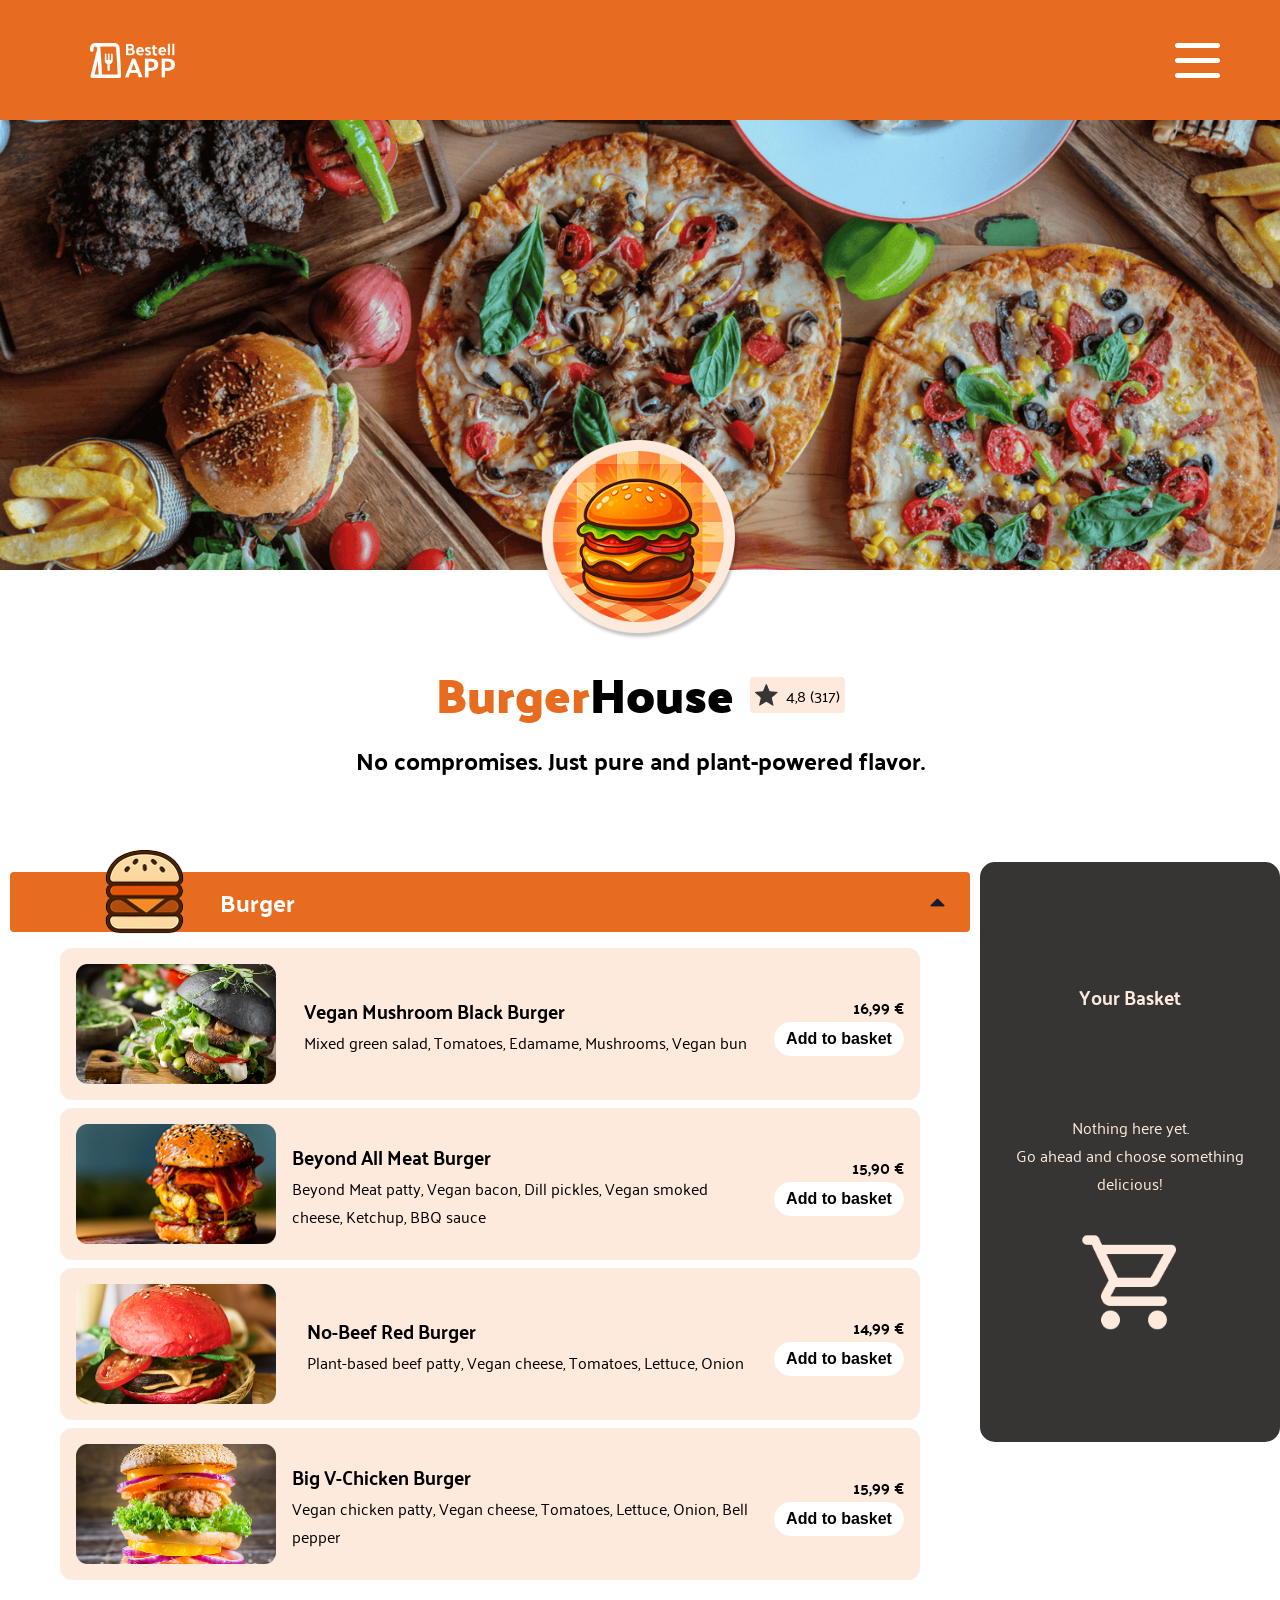
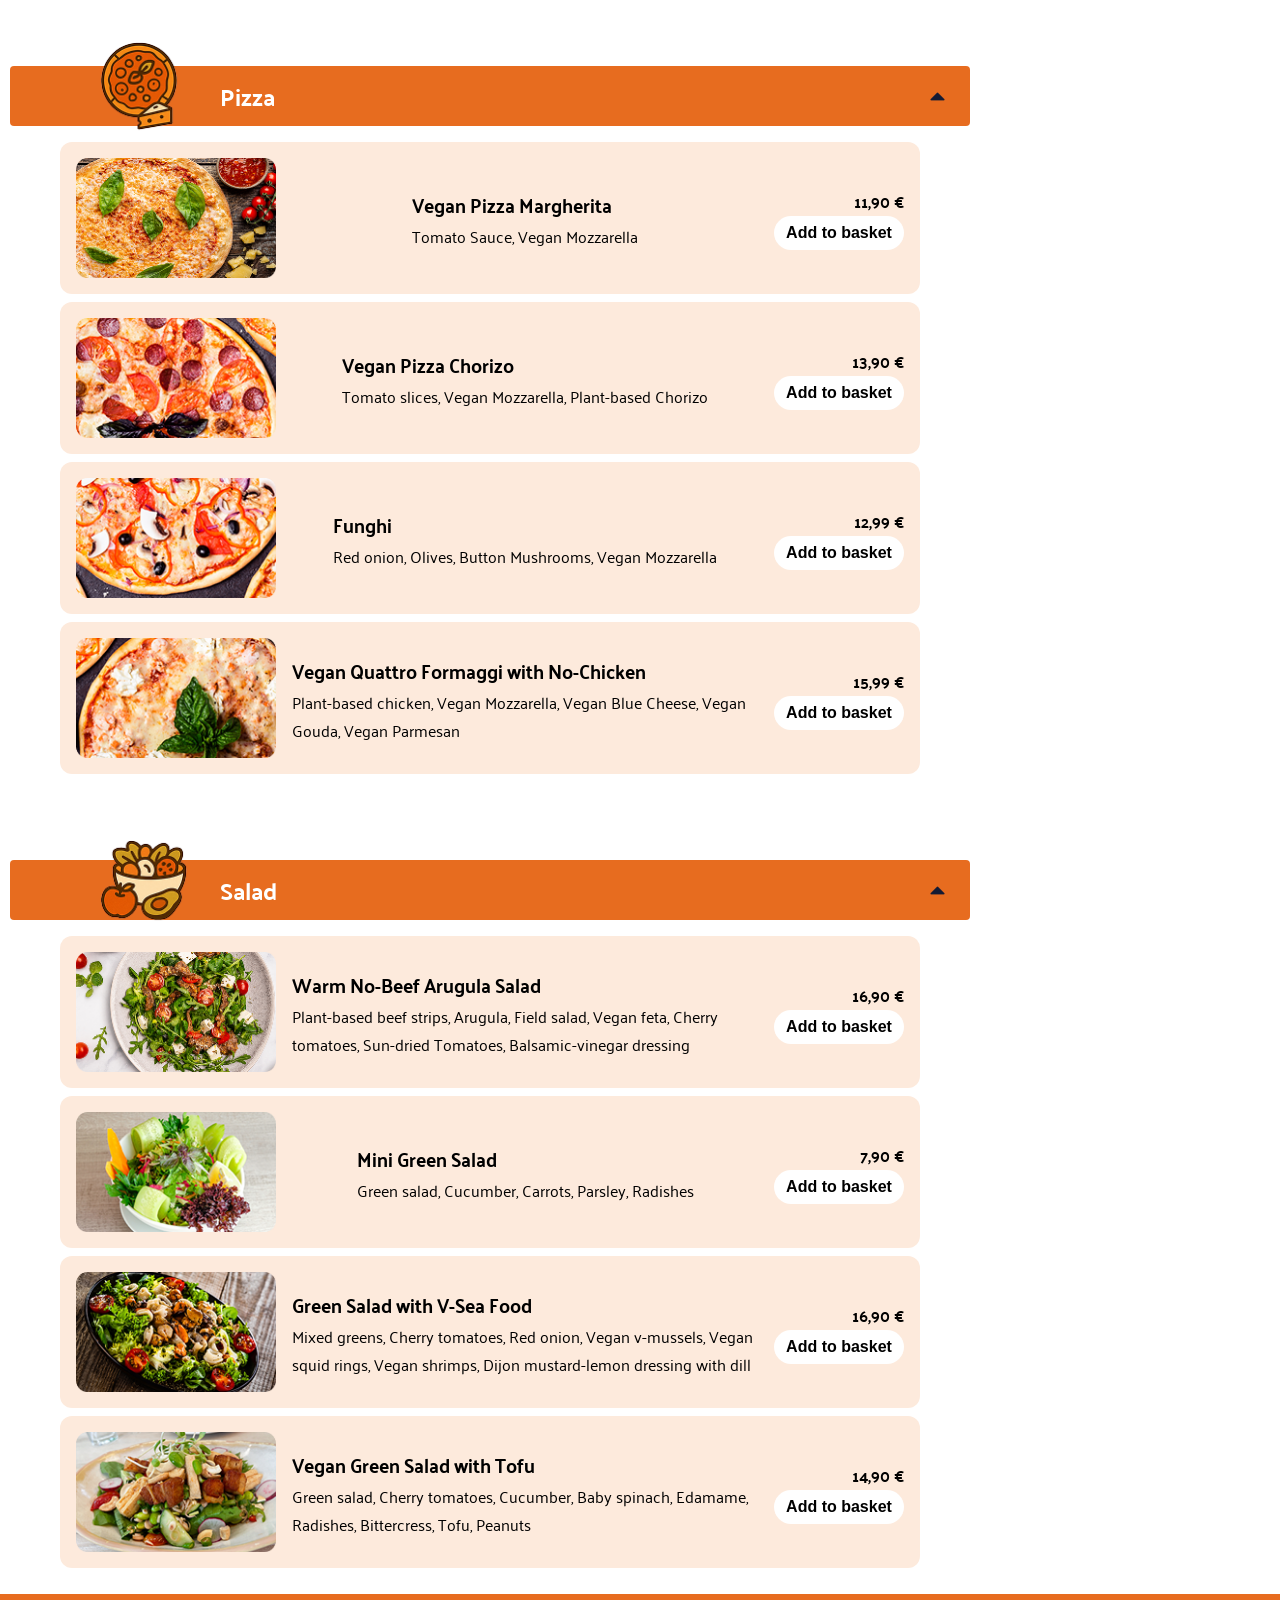
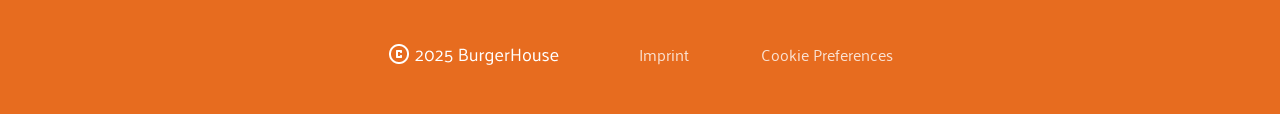
==== index.html @ 3adfe957 "dialog css wip" ====
<!DOCTYPE html>
<html lang="en">

<head>
    <meta charset="UTF-8">
    <meta name="viewport" content="width=device-width, initial-scale=1.0">
    <title>BestellApp</title>
    <link rel="icon" type="image/x-icon" href="./assets/icons/logo.png" />
    <link rel="stylesheet" href="style.css">
    <link rel="stylesheet" href="./styles/standard.css">
    <link rel="stylesheet" href="./styles/assets.css">
    <link rel="stylesheet" href="./styles/fonts.css">
    <script src="./scripts/data.js"></script>
    <script src="./scripts/templates.js"></script>
    <script src="./script.js" defer></script>
</head>


<body onload="init()">
    <header class="page_header">
        <img src="./assets/icons/header_logo.png" alt="BestellApp Logo">
        <img src="./assets/icons/placeholder_menu.png" alt="BurgerMenu Logo">
    </header>
    <section class="hero">
        <img src="./assets/icons/logo.png" alt="Burger Icon">
    </section>
    <section class="headline">
        <div class="headline_wrapper">
            <h1><span style="color: var(--orange);">Burger</span>House</h1>
            <div class="headline_rating">
                <img src="./assets/icons/star.png" alt="star icon">
                <p>4,8 (317)</p>
            </div>
        </div>
        <p>No compromises. Just pure and plant-powered flavor.</p>
    </section>


    <main>
        <section class="main_wrapper">
            <section class="menu_wrapper">
                <section class="main_burger">
                    <details open>
                        <summary class="menu_header">
                            <img class="menu_header_img" src="./assets/icons/burger_icon.png" alt="burger icon">
                            <h2>Burger</h2>
                            <img class="menu_header_icon" src="./assets/icons/arrow_down.png" alt="arrow">
                        </summary>
                        <article id="menu_burger" class="menu_card_wrapper">
                            <!-- <section class="menu_card">
                                <img src="./assets/img/burger_1.png" alt="Burger Image">
                                <div class="menu_text">
                                    <h3>Menü Platzhalter</h3>
                                    <p>Beschreibung Platzhalter</p>
                                </div>

                                <div class="menu_price">
                                    <p>00,00€</p>
                                    <button class="button_img"><img src="./assets/icons/button Add.png"alt="Add to Basket"></button>
                                </div>

                            </section> -->
                        </article>
                    </details>
                </section>

                <section class="main_pizza">
                    <details open>
                        <summary class="menu_header">
                            <img class="menu_header_img" src="./assets/icons/pizza_icon.png" alt="pizza icon">
                            <h2>Pizza</h2>
                            <img class="menu_header_icon" src="./assets/icons/arrow_down.png" alt="arrow">
                        </summary>
                        <article id="menu_pizza" class="menu_card_wrapper">
                        </article>
                    </details>
                </section>

                <section class="main_salad">
                    <details open>
                        <summary class="menu_header">
                            <img class="menu_header_img" src="./assets/icons/salad_icon.png" alt="salad icon">
                            <h2>Salad</h2>
                            <img class="menu_header_icon" src="./assets/icons/arrow_down.png" alt="arrow">
                        </summary>
                        <article id="menu_salad" class="menu_card_wrapper">
                        </article>
                    </details>
                </section>
            </section>

            <section class="basket_wrapper">
                <article class="basket">
                    <h3>Your Basket</h3>
                    <section id="basket" class="basket_section">

                        <!-- <section id="basket" class="basket_card_wrapper"></section> -->
                    </section>
                </article>
            </section>
        </section>

        <dialog id="basket_dialog">
            
        </dialog>

    </main>

    <footer class="responsive_footer">
        <a href=""><img src="./assets/icons/Home.png" alt="Home Icon"></a>
        <a href=""><img src="./assets/icons/Profile.png" alt="Profile Icon"></a>
        <a href=""><img src="./assets/icons/orders.png" alt="Orderes Icon"></a>
        <button onclick="openDialogBasket()" class="button_img"><img src="./assets/icons/basket.png"
                alt="Basket Icon"></button>
    </footer>

    <footer class="page_footer">
        <img src="./assets/icons/copyright.png" alt="Copyright">
        <a href="">Imprint</a>
        <a href="">Cookie Preferences</a>
    </footer>

</body>

</html>
---- style.css ----
html {
    font-family: 'Palanquin';
    font-size: 16px;
}

body {
    width: 100%;
    display: flex;
    flex-direction: column;
    flex-grow: 1;
}

h1 {
    font-family: 'Palanquin Dark';
    font-size: 3rem;
}

h2 {
    color: white;
    font-weight: bold;
    padding-left: 120px;
}

.page_header {
    width: 100%;
    height: 120px;
    display: flex;
    justify-content: space-between;
    align-items: center;
    background-color: var(--orange);
    padding-left: 90px;
    padding-right: 60px;
    flex-shrink: 0;
}

.page_header img {
    height: 35px;
}

.hero {
    height: 450px;
    background-image: url(assets/img/hero_img.png);
    background-position: center;
    background-repeat: no-repeat;
    background-size: cover;
    display: flex;
    justify-content: center;
    align-items: flex-end;
    position: relative;
}

.hero>img {
    width: 200px;
    height: 200px;
    position: absolute;
    top: 320px;
}

.headline {
    width: 100%;
    display: flex;
    flex-direction: column;
    justify-content: center;
    align-items: center;
    padding: 80px 0px;
}

.headline>p {
    font-size: 1.5rem;
    font-weight: bold;
    text-align: center;
}

.headline_wrapper {
    display: flex;
    align-items: center;
    gap: 16px;
}

.headline_rating {
    display: flex;
    align-items: center;
    gap: 8px;
    padding: 4px 5px;
    border-radius: 4px;
    background-color: var(--light_orange);
}

/* Main content */



.menu_header {
    width: 100%;
    height: 60px;
    display: flex;
    align-items: center;
    justify-content: space-between;
    background-color: var(--orange);
    position: relative;
    border-radius: 4px;
    padding-left: 90px;
    padding-right: 20px;
}

.menu_header_img {
    height: 90px;
    position: absolute;
    top: -25px;
}

.menu_header_icon {
    width: 25px;
    transform: rotate(-180deg);
}

details {
    padding: 10px;
}

/* details[open] img:nth-child(2)  {
    transform: rotate(-180deg);
} */


.menu_card_wrapper {
    padding: 16px 50px;
    display: flex;
    flex-direction: column;
    gap: 8px;
}

.menu_card {
    background-color: var(--light_orange);
    padding: 16px;
    border-radius: 12px;
    display: flex;
    justify-content: space-between;
    align-items: center;
    gap: 16px;

}

.menu_card>img {
    width: 200px;
    height: 120px;
}

.menu_text {
    max-width: 500px;
    overflow-wrap: break-word;
}

.menu_price {
    display: flex;
    flex-direction: column;
    justify-content: space-between;
    align-items: flex-end;
    font-weight: bold;
}

.add_basket_btn {
    width: 130px;
    background-color: white;
    color: black;
    border-radius: 20px;
    border: none;
    padding: 8px 12px;
    font-size: 1rem;
    font-weight: bold;
    cursor: pointer;
}

/* Main Aufteilung */

.main_wrapper {

    display: flex;
    flex-grow: 1;
}

.menu_wrapper {
    width: calc(100% - 300px);
    display: flex;
    flex-direction: column;
    gap: 50px;
}

.basket_wrapper {
    width: 300px;
    flex-grow: 1;
}

.basket {
    width: 100%;
    height: 580px;
    padding: 16px;
    border-radius: 15px;
    position: sticky;
    top: 0;
    background-color: var(--dark_grey);
    color: var(--light_orange);
    display: flex;
    flex-direction: column;
    justify-content: space-evenly;
    align-items: center;
}

dialog {
    top: 50%;
    left: 50%;
    transform: translate(-50%, -50%);
}

.basket_dialog {
    width: 100%;
    height: 580px;
    padding: 16px;
    border-radius: 15px;
    background-color: var(--dark_grey);
    color: var(--light_orange);
    display: flex;
    flex-direction: column;
    justify-content: space-evenly;
    align-items: center;

}

/* .basket_dialog_header{
    display: flex;
    align-items: start;
    justify-content: flex-end;
} */

.basket>h3 {
    padding: 8px 0px;
}

.empty_basket_img {
    width: 100px;
    padding-top: 36px;
}

.basket_section {
    display: flex;
    flex-direction: column;
    align-items: center;
    text-align: center;
}

.basket_card_wrapper {
    max-height: 320px;
    display: flex;
    flex-direction: column;
    gap: 8px;
    overflow-y: auto;
    align-items: center;
    text-align: center;
    /* add custom scrollbar usw */
}

.basket_card_wrapper::-webkit-scrollbar {
    width: 8px;
}

.basket_card_wrapper::-webkit-scrollbar-track {
    background: var(--dark_grey);
    border-radius: 5px;
}

.basket_card_wrapper::-webkit-scrollbar-thumb {
    background: var(--dark_grey);
    border-radius: 5px;
    border: 1px solid var(--light_orange);
}

.basket_card {
    width: 250px;
    min-height: 100px;
    padding: 8px;
    display: flex;
    flex-direction: column;
    background-color: var(--light_orange);
    border-radius: 8px;
    color: var(--dark_grey);
}

.basket_card p {
    font-weight: bold;
}

.basket_card_empty {
    display: flex;
    flex-direction: column;
    border-radius: 8px;
}

.basket_card_footer {
    display: flex;
    justify-content: space-between;
}

.basket_card_footer_left {
    display: flex;
    align-items: center;
}

.add_btn {
    background-color: var(--light_orange);
    border: none;
    cursor: pointer;
}

.basket_table {
    width: 100%;
    border-collapse: collapse;
}

.basket_table th {
    border-top: 2px solid var(--light_orange);
    padding-bottom: 10px;
}

.table_left {
    text-align: left;
}

.table_right {
    text-align: right;
}

.buy_btn {
    background-color: var(--orange);
    color: var(--light_orange);
    border-radius: 20px;
    border: none;
    padding: 8px 12px;
    font-size: 1.3rem;
    font-weight: bold;
    cursor: pointer;
}

.basket_dialog {
    top: 50%;
    left: 50%;
    transform: translate(-50%, -50%);
}


.page_footer {
    width: 100%;
    height: 120px;
    display: flex;
    justify-content: center;
    align-items: center;
    background-color: var(--orange);
    gap: 72px;
    flex-shrink: 0;
}

.page_footer img {
    height: 24px;
}

.page_footer a {
    text-decoration: none;
    color: rgba(255, 255, 255, 0.8)
}

.responsive_footer {
    display: none;
    /* display: flex; */
    width: 100%;
    height: 80px;
    background-color: var(--dark_grey);
    justify-content: space-evenly;
    align-items: center;
    flex-shrink: 0;
}

.responsive_footer img {
    width: 30px;
}

@media screen and (max-width: 500px) {

    .hero>img {
        width: 150px;
        height: 150px;
        top: 350px;
    }

    .headline_rating img {
        height: 16px;
    }

    .menu_header {
        height: 50px;
        border-radius: 4px;

    }

    h2 {
        padding-left: 80px;
    }

    .menu_header_img {
        height: 70px;
        position: absolute;
        top: -15px;
    }

    .menu_header_icon {
        width: 25px;
        transform: rotate(-180deg);
    }


}

@media screen and (max-width: 650px) {

    h1 {
        font-size: 2rem;
    }

    .headline>p {
        font-size: 1.3rem;
        padding: 0px 8px;
    }

    .menu_wrapper {
        width: 100%;
        gap: 50px;
    }

    .basket_wrapper {
        display: none;
    }


    .page_footer {
        display: none;
    }

    .responsive_footer {

        display: flex;
        width: 100%;
        height: 80px;
        background-color: var(--dark_grey);
        justify-content: space-evenly;
        align-items: center;
        flex-shrink: 0;
    }

}

@media screen and (max-width: 930px) {

    .menu_card_wrapper {
        padding: 16px 25px;

    }
}

@media screen and (max-width: 1060px) {

    .menu_header {
        padding-left: 45px;
        padding-right: 10px;
    }

    .menu_card {
        padding: 16px;
        border-radius: 12px;
        flex-direction: column;
        text-align: center;
        gap: 16px;
    }

    .menu_card p {
        width: 100%;
        overflow-wrap: break-word;

    }

    .menu_price {
        display: flex;
        gap: 8px;
        align-items: center;
    }

}


@media screen and (min-width: 1440px) {
    .page_header {
        padding: 0px max(200px, calc(50% - 720px));
    }

    main {
        padding: 100px max(200px, calc(50% - 720px));
    }
}
---- styles/standard.css ----
:root {
    --orange: rgba(231, 108, 31, 1);
    --light_orange: rgba(253, 234, 220, 1);
    --dark_grey: rgba(54, 53, 52, 1)
}

* {
    margin: 0px;
    box-sizing: border-box;
    scroll-behavior: smooth;
}
---- styles/assets.css ----
.button_img {
    padding: 0;
    border: none;
    background: none;
    line-height: 0;
    cursor: pointer;
    overflow: hidden;
}
---- styles/fonts.css ----
/* palanquin-regular - latin */
@font-face {
  font-display: swap; /* Check https://developer.mozilla.org/en-US/docs/Web/CSS/@font-face/font-display for other options. */
  font-family: 'Palanquin';
  font-style: normal;
  font-weight: 400;
  src: url('../assets/fonts/palanquin-v17-latin-regular.woff2') format('woff2'); /* Chrome 36+, Opera 23+, Firefox 39+, Safari 12+, iOS 10+ */
}
/* palanquin-700 - latin */
@font-face {
  font-display: swap; /* Check https://developer.mozilla.org/en-US/docs/Web/CSS/@font-face/font-display for other options. */
  font-family: 'Palanquin';
  font-style: normal;
  font-weight: 700;
  src: url('../assets/fonts/palanquin-v17-latin-700.woff2') format('woff2'); /* Chrome 36+, Opera 23+, Firefox 39+, Safari 12+, iOS 10+ */
}
/* palanquin-dark-regular - latin */
@font-face {
  font-display: swap; /* Check https://developer.mozilla.org/en-US/docs/Web/CSS/@font-face/font-display for other options. */
  font-family: 'Palanquin Dark';
  font-style: normal;
  font-weight: 400;
  src: url('../assets/fonts/palanquin-dark-v17-latin-regular.woff2') format('woff2'); /* Chrome 36+, Opera 23+, Firefox 39+, Safari 12+, iOS 10+ */
}
/* palanquin-dark-700 - latin */
@font-face {
  font-display: swap; /* Check https://developer.mozilla.org/en-US/docs/Web/CSS/@font-face/font-display for other options. */
  font-family: 'Palanquin Dark';
  font-style: normal;
  font-weight: 700;
  src: url('../assets/fonts/palanquin-dark-v17-latin-700.woff2') format('woff2'); /* Chrome 36+, Opera 23+, Firefox 39+, Safari 12+, iOS 10+ */
}
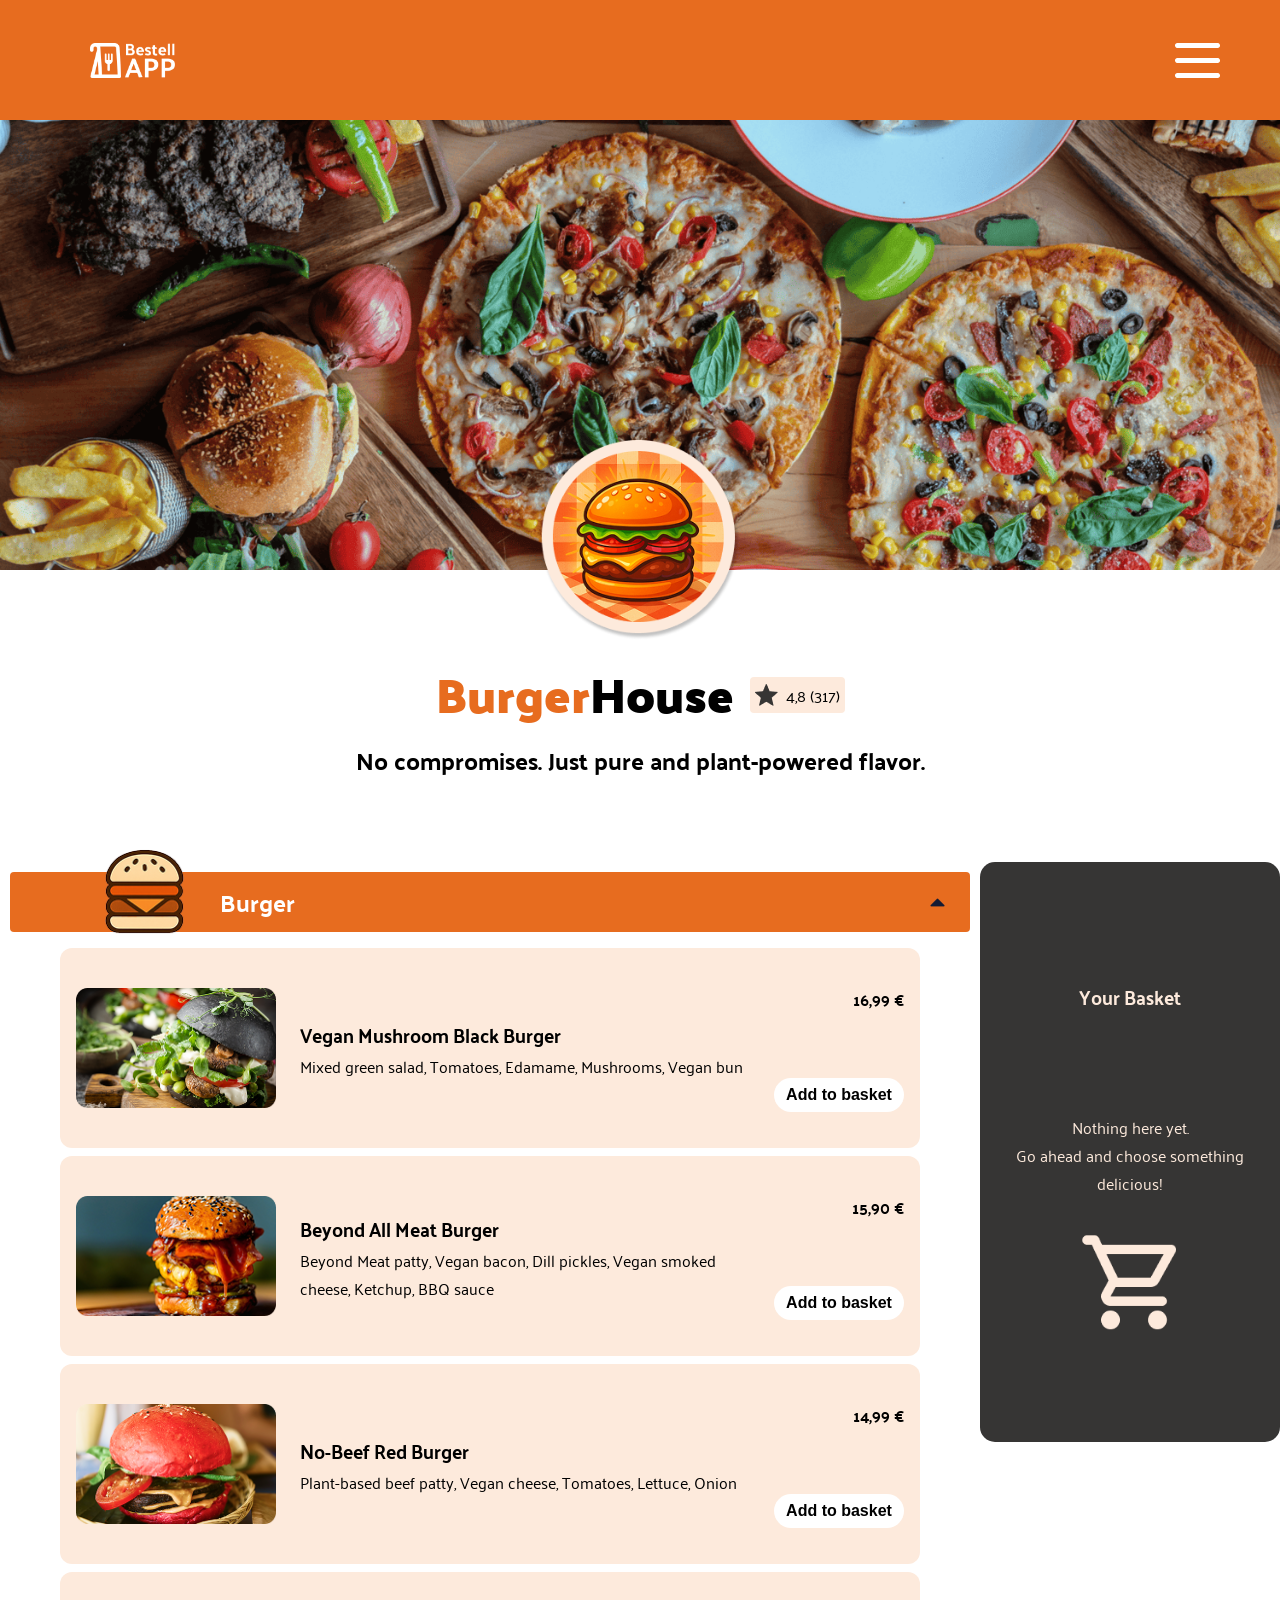
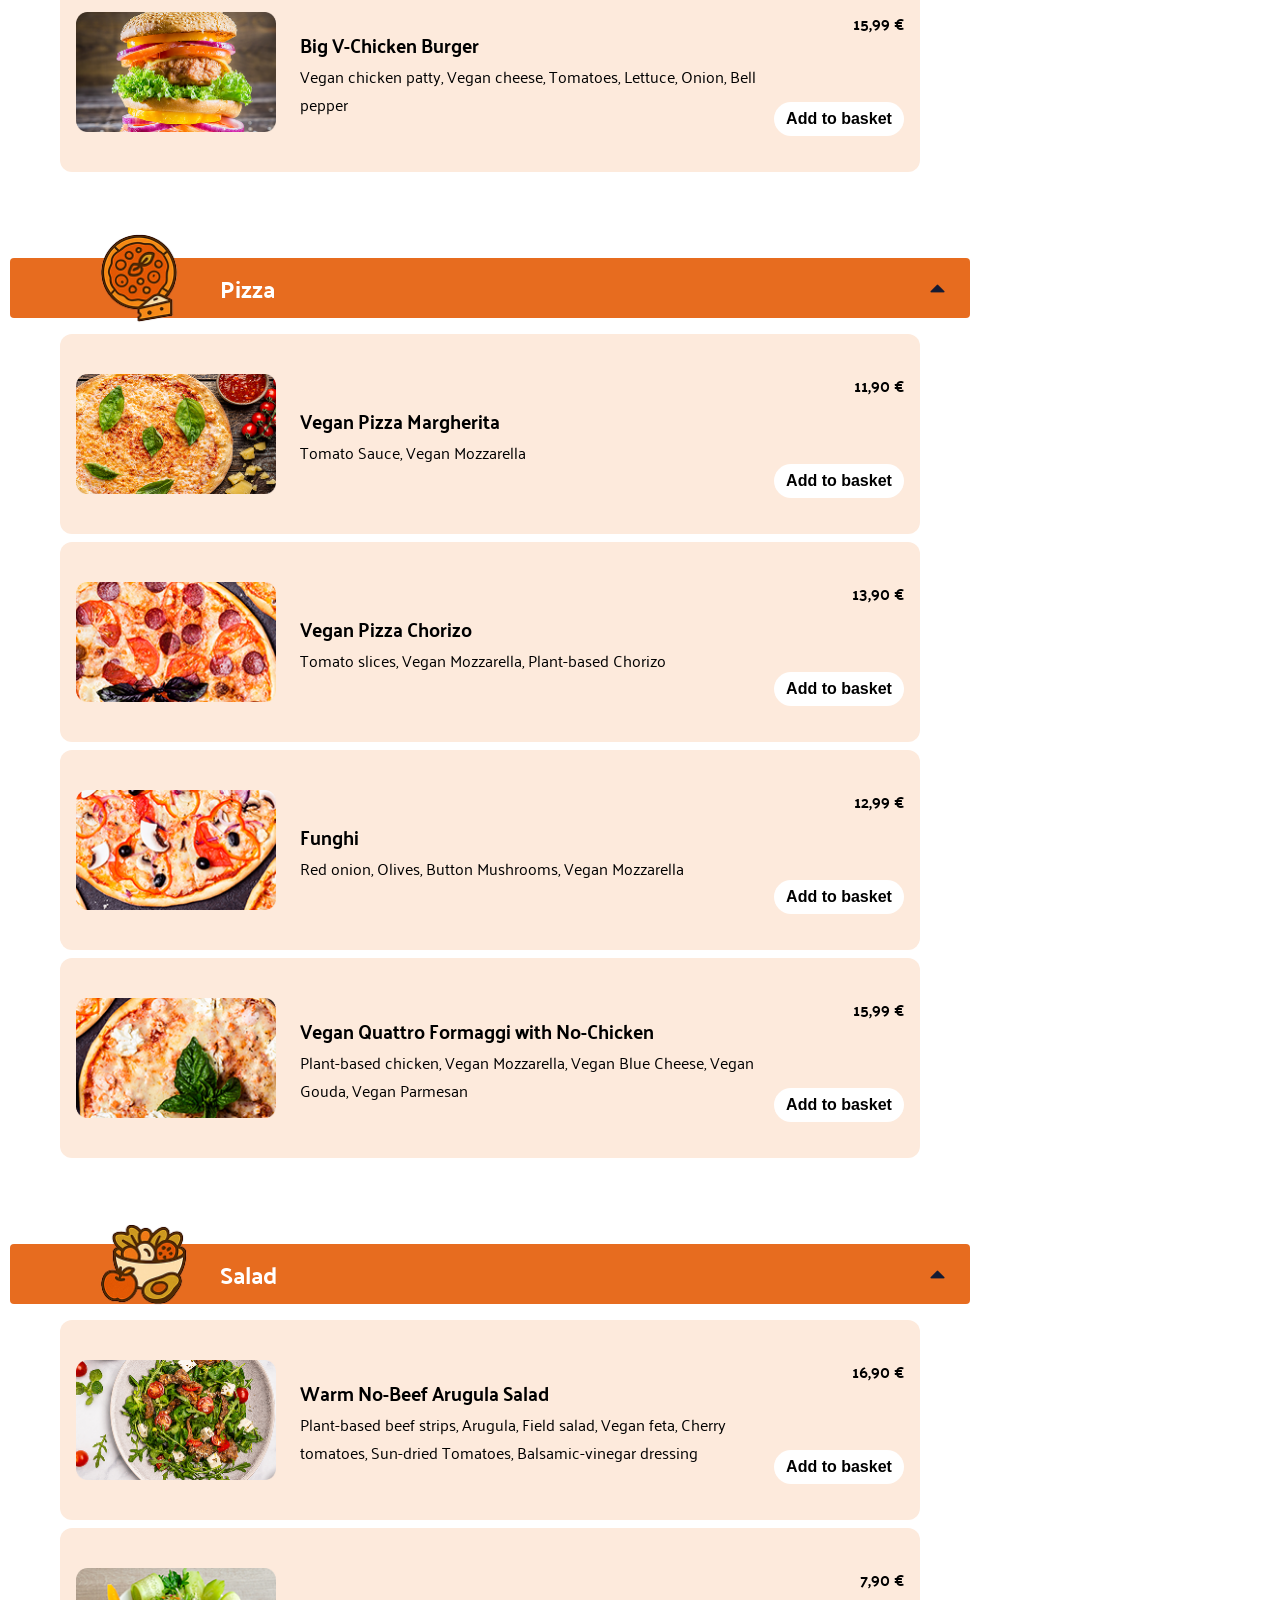
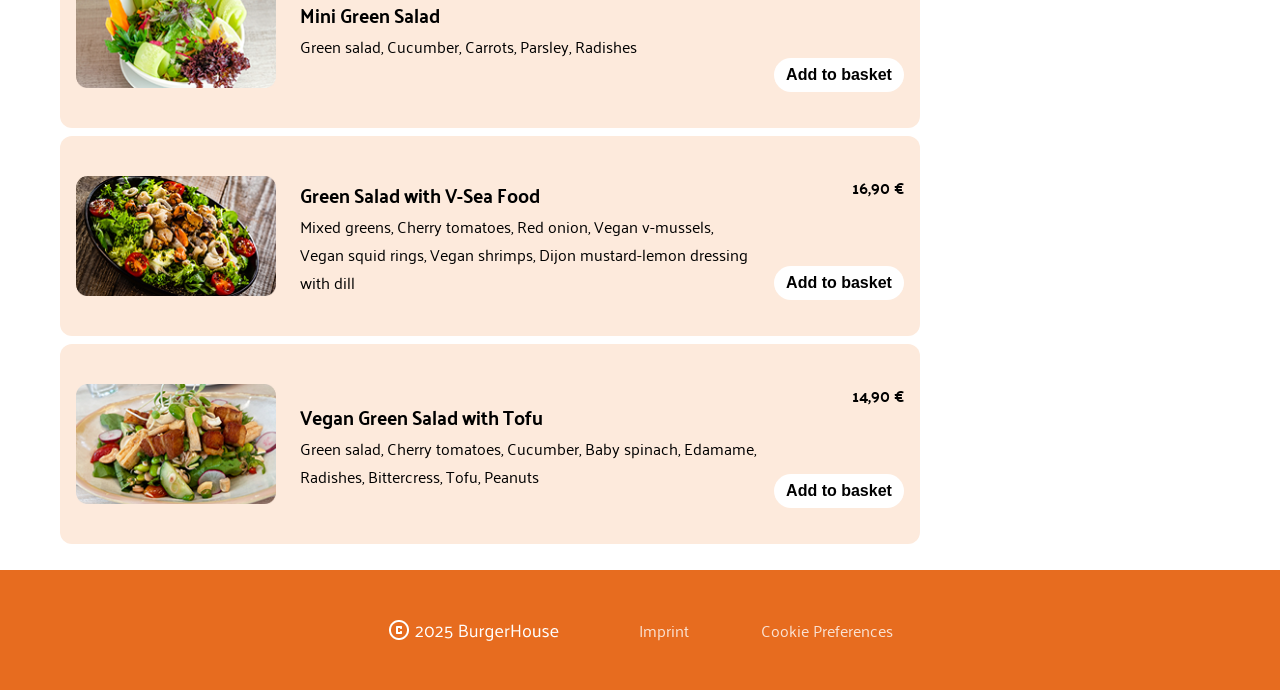
==== commit fb966b29: "update responsive footer counter" ====
--- a/index.html
+++ b/index.html
@@ -106,12 +106,12 @@
 
     </main>
 
-    <footer class="responsive_footer">
+    <footer id="responsive_footer" class="responsive_footer">
         <a href=""><img src="./assets/icons/Home.png" alt="Home Icon"></a>
         <a href=""><img src="./assets/icons/Profile.png" alt="Profile Icon"></a>
         <a href=""><img src="./assets/icons/orders.png" alt="Orderes Icon"></a>
-        <button onclick="openDialogBasket()" class="button_img"><img src="./assets/icons/basket.png"
-                alt="Basket Icon"></button>
+        <button onclick="openDialogBasket()" id="footer_counter" class="button_img"><img src="./assets/icons/basket.png"
+                alt="Basket Icon"><span style="color: var(--orange);">1</span></button>
     </footer>
 
     <footer class="page_footer">
--- a/style.css
+++ b/style.css
@@ -131,6 +131,7 @@
 }
 
 .menu_card {
+    height: 200px;
     background-color: var(--light_orange);
     padding: 16px;
     border-radius: 12px;
@@ -138,24 +139,30 @@
     justify-content: space-between;
     align-items: center;
     gap: 16px;
-
-}
-
-.menu_card>img {
+}
+
+.menu_img_wrapper {
+    display: flex;
+    align-items: center;
+    gap: 24px;
+}
+
+.menu_card img {
     width: 200px;
     height: 120px;
 }
 
 .menu_text {
     max-width: 500px;
+    text-align: left;
     overflow-wrap: break-word;
 }
 
 .menu_price {
     display: flex;
     flex-direction: column;
-    justify-content: space-between;
     align-items: flex-end;
+    gap: 64px;
     font-weight: bold;
 }
 
@@ -462,6 +469,21 @@
         padding: 16px 25px;
 
     }
+
+    .menu_img_wrapper {
+        display: flex;
+        flex-direction: column;
+        align-items: center;
+        gap: 24px;
+    }
+
+    .menu_card h3{
+        text-align: center;
+    }
+
+    .menu_card p{
+        text-align: center;
+    }
 }
 
 @media screen and (max-width: 1060px) {
@@ -472,17 +494,41 @@
     }
 
     .menu_card {
-        padding: 16px;
-        border-radius: 12px;
+        width: 100%;
+        height: auto;
+        display: flex;
         flex-direction: column;
-        text-align: center;
+        justify-content: space-between;
+        align-items: center;
         gap: 16px;
     }
 
-    .menu_card p {
-        width: 100%;
+    .menu_img_wrapper {
+        display: flex;
+        align-items: center;
+        gap: 24px;
+    }
+
+    .menu_card img {
+        width: 200px;
+        height: 120px;
+    }
+
+    .menu_text {
+        max-width: 500px;
+        text-align: left;
         overflow-wrap: break-word;
-
+    }
+
+    .menu_price {
+        display: flex;
+        flex-direction: row;
+        /* justify-content: space-between; */
+        /* gap: 50px; */
+    }
+
+    .add_basket_btn {
+        width: 130px;
     }
 
     .menu_price {
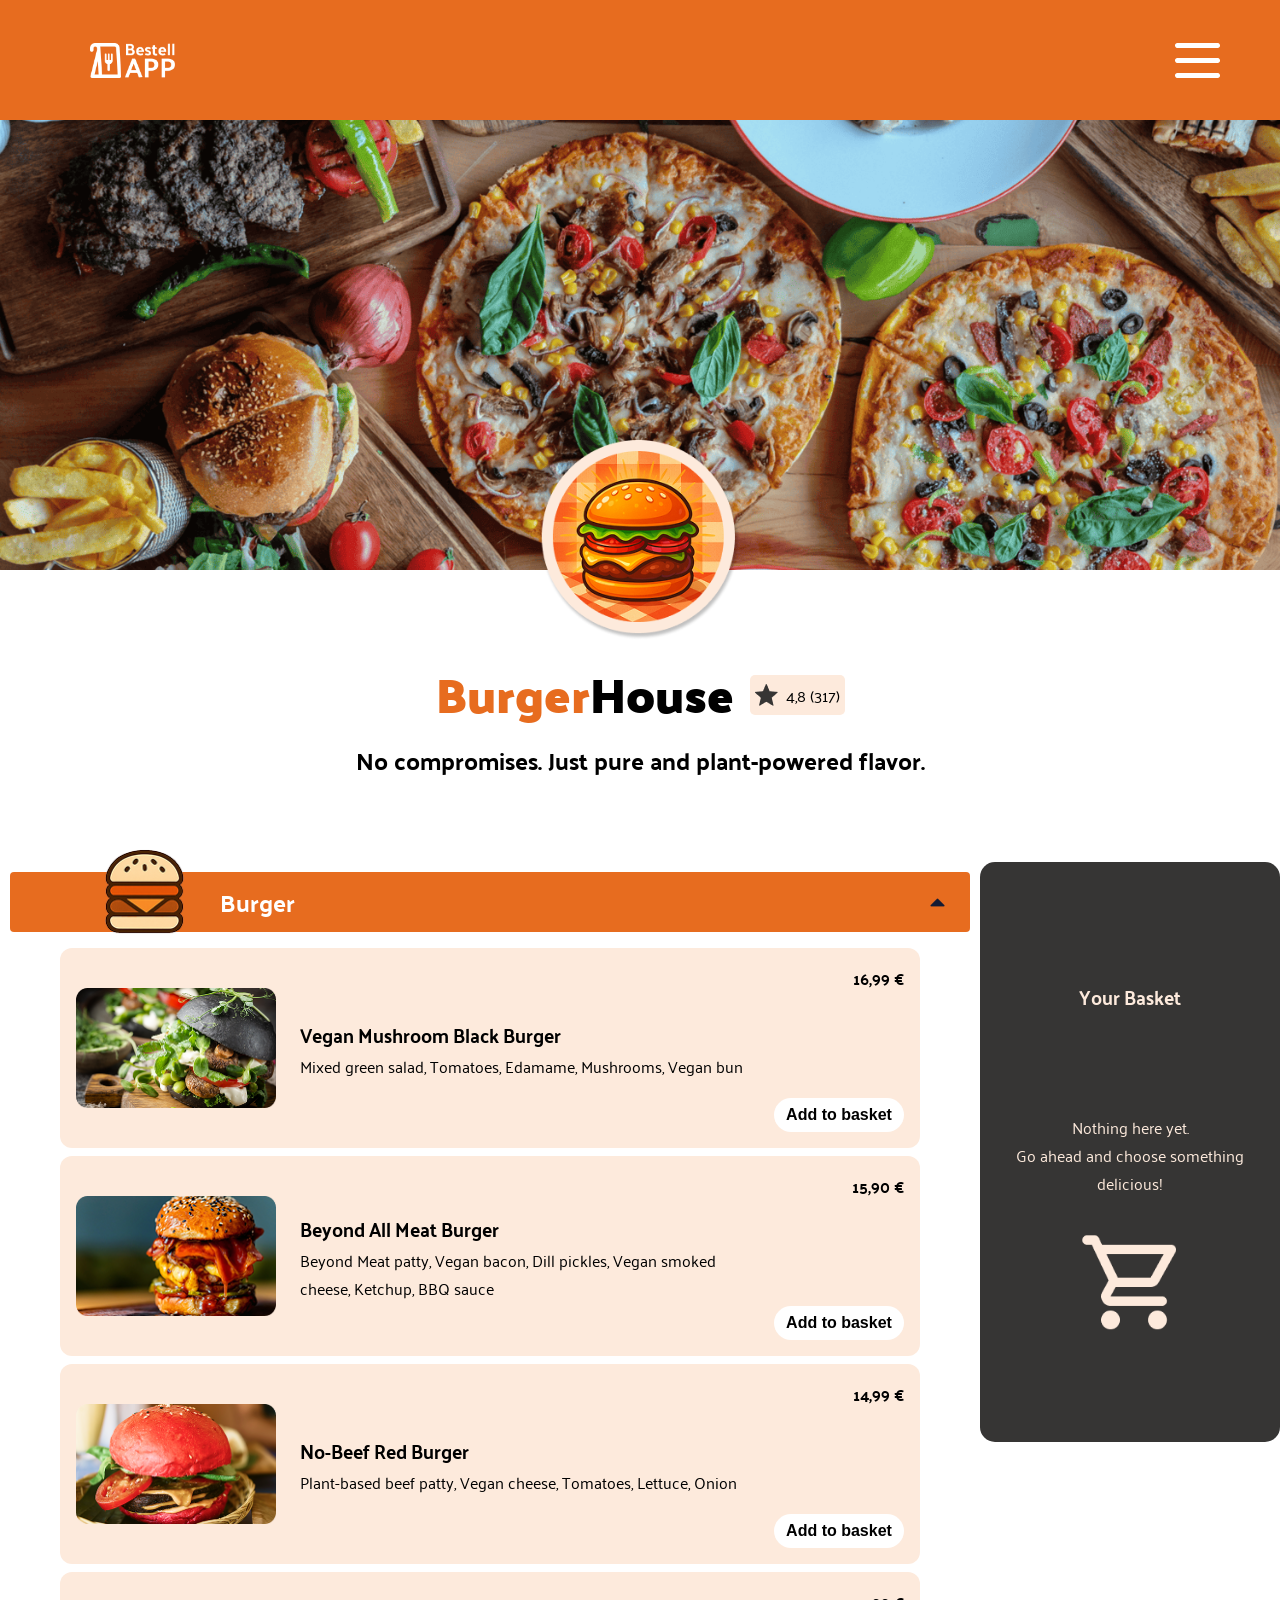
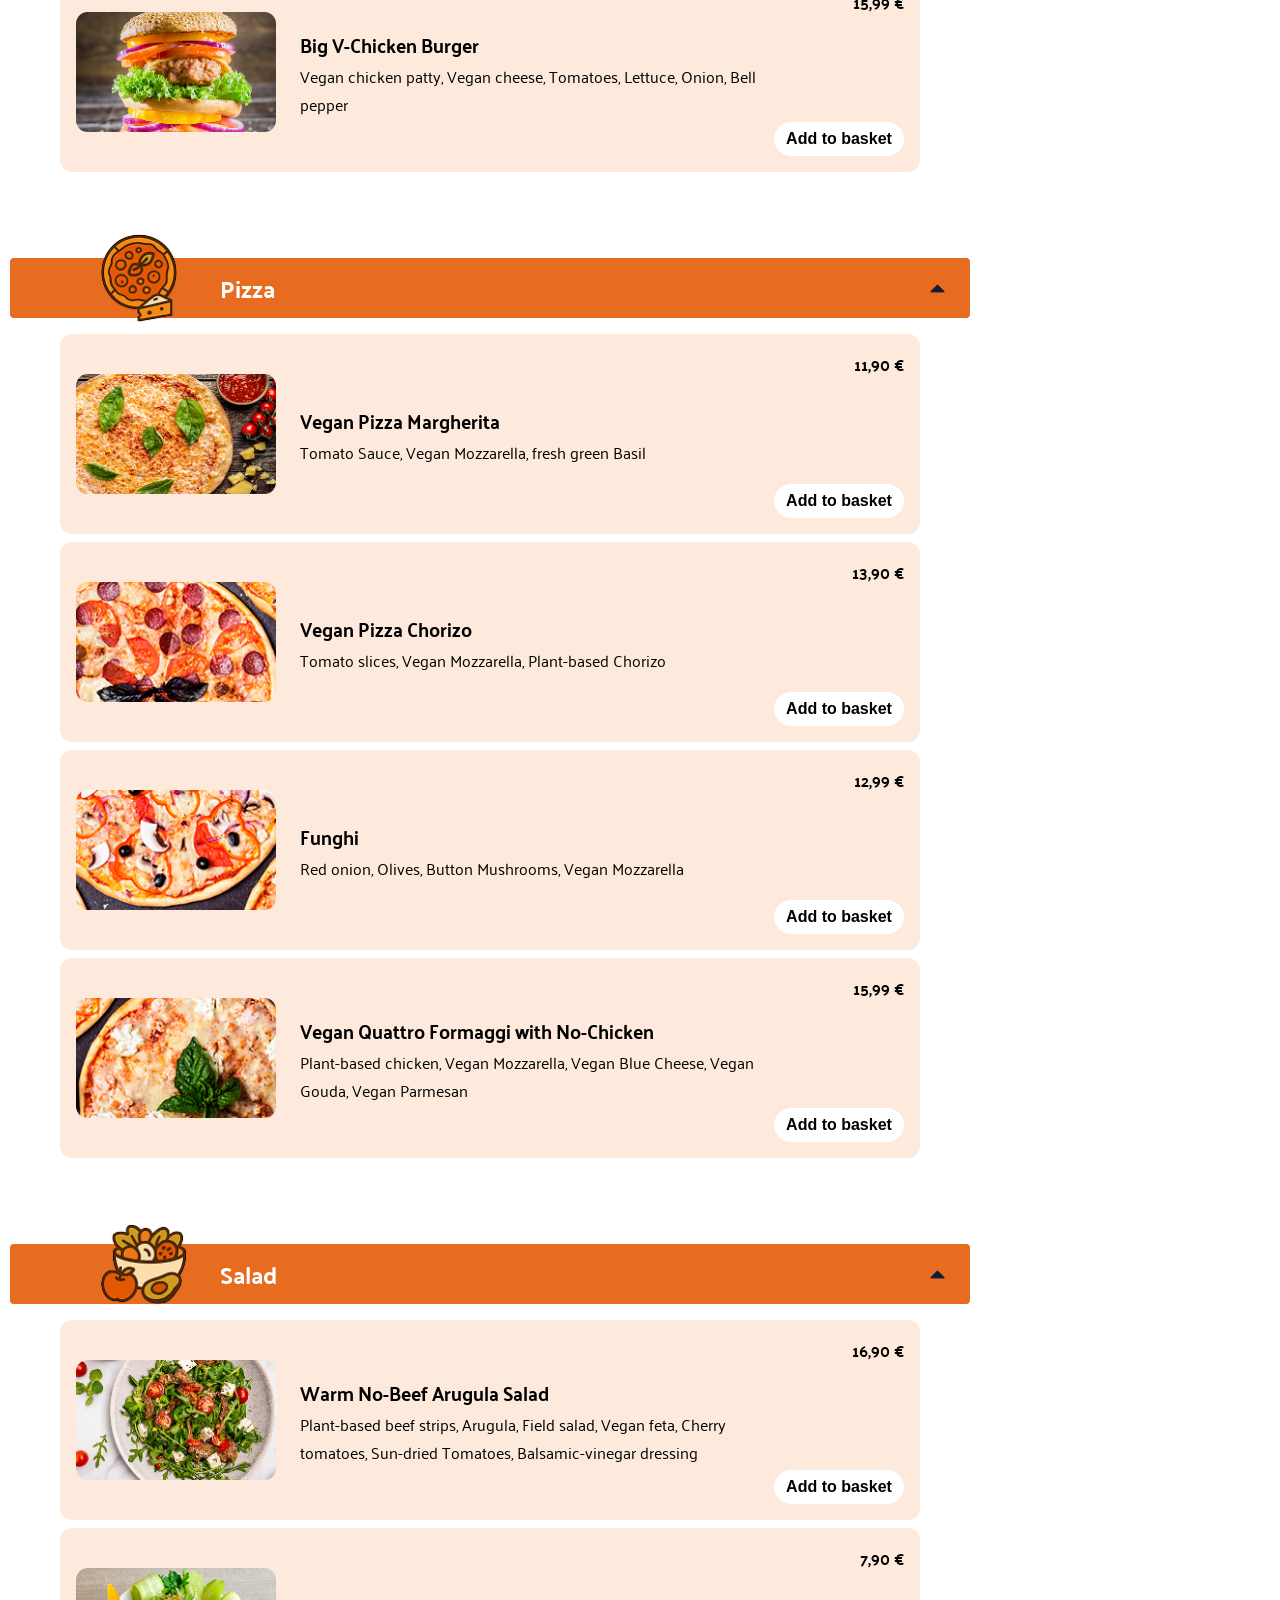
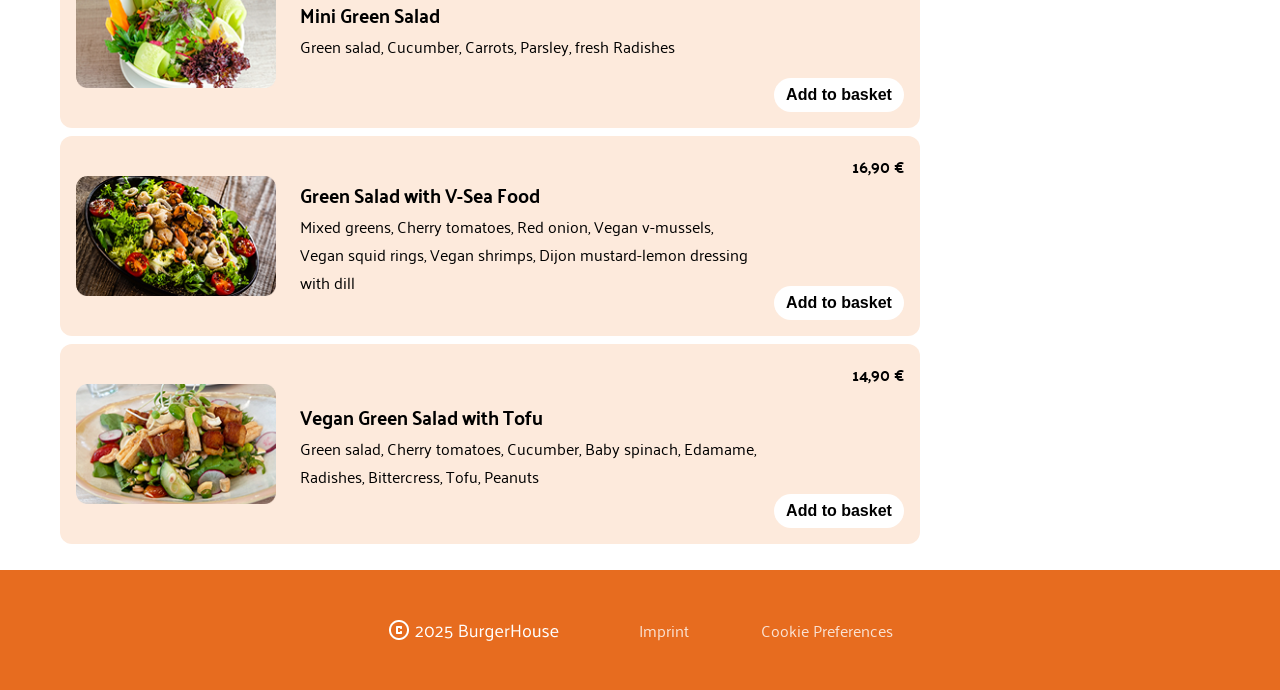
==== commit e70e5b74: "update todo" ====
--- a/index.html
+++ b/index.html
@@ -8,18 +8,18 @@
     <link rel="icon" type="image/x-icon" href="./assets/icons/logo.png" />
     <link rel="stylesheet" href="style.css">
     <link rel="stylesheet" href="./styles/standard.css">
-    <link rel="stylesheet" href="./styles/assets.css">
+    <link rel="stylesheet" href="./styles/dialog.css">
+    <link rel="stylesheet" href="./styles/media.css">
     <link rel="stylesheet" href="./styles/fonts.css">
     <script src="./scripts/data.js"></script>
     <script src="./scripts/templates.js"></script>
     <script src="./script.js" defer></script>
 </head>
 
-
 <body onload="init()">
     <header class="page_header">
-        <img src="./assets/icons/header_logo.png" alt="BestellApp Logo">
-        <img src="./assets/icons/placeholder_menu.png" alt="BurgerMenu Logo">
+        <img src="./assets/icons/header_logo.png" alt="App Logo">
+        <img src="./assets/icons/placeholder_menu.png" alt="Burger Logo">
     </header>
     <section class="hero">
         <img src="./assets/icons/logo.png" alt="Burger Icon">
@@ -34,7 +34,6 @@
         </div>
         <p>No compromises. Just pure and plant-powered flavor.</p>
     </section>
-
 
     <main>
         <section class="main_wrapper">
@@ -63,7 +62,6 @@
                         </article>
                     </details>
                 </section>
-
                 <section class="main_pizza">
                     <details open>
                         <summary class="menu_header">
@@ -75,7 +73,6 @@
                         </article>
                     </details>
                 </section>
-
                 <section class="main_salad">
                     <details open>
                         <summary class="menu_header">
@@ -88,36 +85,25 @@
                     </details>
                 </section>
             </section>
-
             <section class="basket_wrapper">
                 <article class="basket">
                     <h3>Your Basket</h3>
                     <section id="basket" class="basket_section">
-
-                        <!-- <section id="basket" class="basket_card_wrapper"></section> -->
                     </section>
                 </article>
             </section>
         </section>
-
         <dialog id="basket_dialog">
-            
         </dialog>
-
     </main>
-
-    <footer id="responsive_footer" class="responsive_footer">
-        <a href=""><img src="./assets/icons/Home.png" alt="Home Icon"></a>
-        <a href=""><img src="./assets/icons/Profile.png" alt="Profile Icon"></a>
-        <a href=""><img src="./assets/icons/orders.png" alt="Orderes Icon"></a>
-        <button onclick="openDialogBasket()" id="footer_counter" class="button_img"><img src="./assets/icons/basket.png"
-                alt="Basket Icon"><span style="color: var(--orange);">1</span></button>
-    </footer>
 
     <footer class="page_footer">
         <img src="./assets/icons/copyright.png" alt="Copyright">
-        <a href="">Imprint</a>
-        <a href="">Cookie Preferences</a>
+        <a href="imprint.html">Imprint</a>
+        <a href="cookieprivacy.html">Cookie Preferences</a>
+    </footer>
+
+    <footer id="responsive_footer" class="responsive_footer">
     </footer>
 
 </body>
--- a/style.css
+++ b/style.css
@@ -72,23 +72,22 @@
 }
 
 .headline_wrapper {
-    display: flex;
-    align-items: center;
+    width: 100%;
+    display: flex;
+    align-items: center;
+    justify-content: center;
     gap: 16px;
 }
 
 .headline_rating {
+    height: 40px;
     display: flex;
     align-items: center;
     gap: 8px;
-    padding: 4px 5px;
-    border-radius: 4px;
+    padding: 0px 5px;
+    border-radius: 5px;
     background-color: var(--light_orange);
 }
-
-/* Main content */
-
-
 
 .menu_header {
     width: 100%;
@@ -111,17 +110,15 @@
 
 .menu_header_icon {
     width: 25px;
-    transform: rotate(-180deg);
 }
 
 details {
     padding: 10px;
 }
 
-/* details[open] img:nth-child(2)  {
+details[open] .menu_header_icon {
     transform: rotate(-180deg);
-} */
-
+}
 
 .menu_card_wrapper {
     padding: 16px 50px;
@@ -159,10 +156,11 @@
 }
 
 .menu_price {
+    height: 100%;
     display: flex;
     flex-direction: column;
     align-items: flex-end;
-    gap: 64px;
+    justify-content: space-between;
     font-weight: bold;
 }
 
@@ -178,10 +176,7 @@
     cursor: pointer;
 }
 
-/* Main Aufteilung */
-
 .main_wrapper {
-
     display: flex;
     flex-grow: 1;
 }
@@ -213,32 +208,6 @@
     align-items: center;
 }
 
-dialog {
-    top: 50%;
-    left: 50%;
-    transform: translate(-50%, -50%);
-}
-
-.basket_dialog {
-    width: 100%;
-    height: 580px;
-    padding: 16px;
-    border-radius: 15px;
-    background-color: var(--dark_grey);
-    color: var(--light_orange);
-    display: flex;
-    flex-direction: column;
-    justify-content: space-evenly;
-    align-items: center;
-
-}
-
-/* .basket_dialog_header{
-    display: flex;
-    align-items: start;
-    justify-content: flex-end;
-} */
-
 .basket>h3 {
     padding: 8px 0px;
 }
@@ -256,14 +225,13 @@
 }
 
 .basket_card_wrapper {
-    max-height: 320px;
+    height: 320px;
     display: flex;
     flex-direction: column;
     gap: 8px;
     overflow-y: auto;
     align-items: center;
     text-align: center;
-    /* add custom scrollbar usw */
 }
 
 .basket_card_wrapper::-webkit-scrollbar {
@@ -347,13 +315,6 @@
     cursor: pointer;
 }
 
-.basket_dialog {
-    top: 50%;
-    left: 50%;
-    transform: translate(-50%, -50%);
-}
-
-
 .page_footer {
     width: 100%;
     height: 120px;
@@ -376,7 +337,6 @@
 
 .responsive_footer {
     display: none;
-    /* display: flex; */
     width: 100%;
     height: 80px;
     background-color: var(--dark_grey);
@@ -386,166 +346,47 @@
 }
 
 .responsive_footer img {
-    width: 30px;
-}
-
-@media screen and (max-width: 500px) {
-
-    .hero>img {
-        width: 150px;
-        height: 150px;
-        top: 350px;
-    }
-
-    .headline_rating img {
-        height: 16px;
-    }
-
-    .menu_header {
-        height: 50px;
-        border-radius: 4px;
-
-    }
-
-    h2 {
-        padding-left: 80px;
-    }
-
-    .menu_header_img {
-        height: 70px;
-        position: absolute;
-        top: -15px;
-    }
-
-    .menu_header_icon {
-        width: 25px;
-        transform: rotate(-180deg);
-    }
-
-
-}
-
-@media screen and (max-width: 650px) {
-
-    h1 {
-        font-size: 2rem;
-    }
-
-    .headline>p {
-        font-size: 1.3rem;
-        padding: 0px 8px;
-    }
-
-    .menu_wrapper {
-        width: 100%;
-        gap: 50px;
-    }
-
-    .basket_wrapper {
-        display: none;
-    }
-
-
-    .page_footer {
-        display: none;
-    }
-
-    .responsive_footer {
-
-        display: flex;
-        width: 100%;
-        height: 80px;
-        background-color: var(--dark_grey);
-        justify-content: space-evenly;
-        align-items: center;
-        flex-shrink: 0;
-    }
-
-}
-
-@media screen and (max-width: 930px) {
-
-    .menu_card_wrapper {
-        padding: 16px 25px;
-
-    }
-
-    .menu_img_wrapper {
-        display: flex;
-        flex-direction: column;
-        align-items: center;
-        gap: 24px;
-    }
-
-    .menu_card h3{
-        text-align: center;
-    }
-
-    .menu_card p{
-        text-align: center;
-    }
-}
-
-@media screen and (max-width: 1060px) {
-
-    .menu_header {
-        padding-left: 45px;
-        padding-right: 10px;
-    }
-
-    .menu_card {
-        width: 100%;
-        height: auto;
-        display: flex;
-        flex-direction: column;
-        justify-content: space-between;
-        align-items: center;
-        gap: 16px;
-    }
-
-    .menu_img_wrapper {
-        display: flex;
-        align-items: center;
-        gap: 24px;
-    }
-
-    .menu_card img {
-        width: 200px;
-        height: 120px;
-    }
-
-    .menu_text {
-        max-width: 500px;
-        text-align: left;
-        overflow-wrap: break-word;
-    }
-
-    .menu_price {
-        display: flex;
-        flex-direction: row;
-        /* justify-content: space-between; */
-        /* gap: 50px; */
-    }
-
-    .add_basket_btn {
-        width: 130px;
-    }
-
-    .menu_price {
-        display: flex;
-        gap: 8px;
-        align-items: center;
-    }
-
-}
-
-
-@media screen and (min-width: 1440px) {
-    .page_header {
-        padding: 0px max(200px, calc(50% - 720px));
-    }
-
-    main {
-        padding: 100px max(200px, calc(50% - 720px));
-    }
-}+    width: 40px;
+    display: block;
+}
+
+.button_footer {
+    position: relative;
+}
+
+.footer_counter {
+    position: absolute;
+    top: 0;
+    right: 0;
+    color: var(--light_orange);
+    background-color: var(--orange);
+    font-weight: bold;
+    min-width: 18px;
+    height: 18px;
+    border-radius: 50%;
+    display: flex;
+    justify-content: center;
+    align-items: center;
+    padding: 2px;
+}
+
+/* Imprint */
+
+.imprint {
+    padding: 50px;
+}
+
+.imprint h1 {
+    padding: 16px;
+    font-weight: 600;
+}
+
+.imprint p {
+    padding: 16px;
+}
+
+.imprint h2 {
+    padding: 16px;
+}
+
+
--- a/styles/standard.css
+++ b/styles/standard.css
@@ -8,4 +8,13 @@
     margin: 0px;
     box-sizing: border-box;
     scroll-behavior: smooth;
+}
+
+.button_img {
+    padding: 0;
+    border: none;
+    background: none;
+    line-height: 0;
+    cursor: pointer;
+    overflow: hidden;
 }
--- a/styles/dialog.css
+++ b/styles/dialog.css
@@ -0,0 +1,55 @@
+dialog {
+    top: 50%;
+    left: 50%;
+    transform: translate(-50%, -50%);
+    background-color: var(--dark_grey);
+    border-radius: 15px;
+    border: none;
+    width: 300px;
+    height: 580px;
+    color: var(--light_orange);
+}
+
+dialog::backdrop {
+    background-color: rgba(54, 53, 52, 0.5);
+}
+
+.basket_card_dialog_wrapper {
+    display: flex;
+    flex-direction: column;
+}
+
+.basket_dialog_wrapper {
+    width: 100%;
+    background-color: var(--dark_grey);
+    color: var(--light_orange);
+    display: flex;
+    flex-direction: column;
+    align-items: center;
+    text-align: center;
+}
+
+.basket_dialog_wrapper p {
+    padding-top: 36px;
+    font-size: 1.3rem;
+    font-weight: bold;
+}
+
+.basket_dialog_header {
+    display: flex;
+    align-items: start;
+    justify-content: flex-end;
+    padding-bottom: 16px;
+}
+
+.basket_dialog {
+    width: 100%;
+    height: 580px;
+    padding: 16px;
+    border-radius: 15px;
+    background-color: var(--dark_grey);
+    display: flex;
+    flex-direction: column;
+    justify-content: space-evenly;
+    align-items: center;
+}
--- a/styles/media.css
+++ b/styles/media.css
@@ -0,0 +1,138 @@
+@media screen and (max-width: 500px) {
+    .page_header {
+        height: 60px;
+        padding: 0px 30px;
+    }
+
+    .page_header img:first-child{
+        height: 25px;
+    }
+
+    .page_header img:last-child{
+        display: none;
+    }
+    .hero>img {
+        width: 150px;
+        height: 150px;
+        top: 350px;
+    }
+
+    h1 {
+        font-size: 2rem;
+    }
+
+    .headline>p {
+        font-size: 1rem;
+    }
+
+    .headline_rating img {
+        height: 16px;
+    }
+
+    .menu_header {
+        height: 50px;
+        border-radius: 4px;
+    }
+
+    h2 {
+        padding-left: 80px;
+    }
+
+    .menu_header_img {
+        height: 70px;
+        position: absolute;
+        top: -15px;
+    }
+
+    .menu_header_icon {
+        width: 25px;
+    }
+}
+
+@media screen and (max-width: 650px) {
+    .headline_wrapper {
+        flex-direction: column-reverse;
+        gap: 0px;
+    }
+
+    .headline>p {
+        font-size: 1.3rem;
+        padding: 0px 8px;
+    }
+
+    .menu_wrapper {
+        width: 100%;
+        gap: 50px;
+    }
+
+    .basket_wrapper {
+        display: none;
+    }
+
+    .page_footer {
+        height: 120px;
+        flex-direction: column-reverse;
+        gap: 8px;
+    }
+
+    .responsive_footer {
+        display: flex;
+    }
+}
+
+@media screen and (max-width: 930px) {
+    .menu_card_wrapper {
+        padding: 16px 25px;
+    }
+
+    .menu_img_wrapper {
+        flex-direction: column;
+    }
+
+    .menu_card h3 {
+        text-align: center;
+    }
+
+    .menu_card p {
+        text-align: center;
+    }
+}
+
+@media screen and (max-width: 1060px) {
+    .menu_header {
+        padding-left: 45px;
+        padding-right: 10px;
+    }
+
+    .menu_card {
+        width: 100%;
+        height: auto;
+        flex-direction: column;
+    }
+
+    .menu_text {
+        max-width: 500px;
+        text-align: left;
+        overflow-wrap: break-word;
+    }
+
+    .menu_price {
+        width: 100%;
+        flex-direction: row;
+        align-items: center;
+    }
+
+    .add_basket_btn {
+        width: 130px;
+    }
+}
+
+@media screen and (min-width: 1440px) {
+    .page_header {
+        padding: 0px max(200px, calc(50% - 720px));
+    }
+
+    main {
+        padding: 100px max(200px, calc(50% - 720px));
+    }
+}
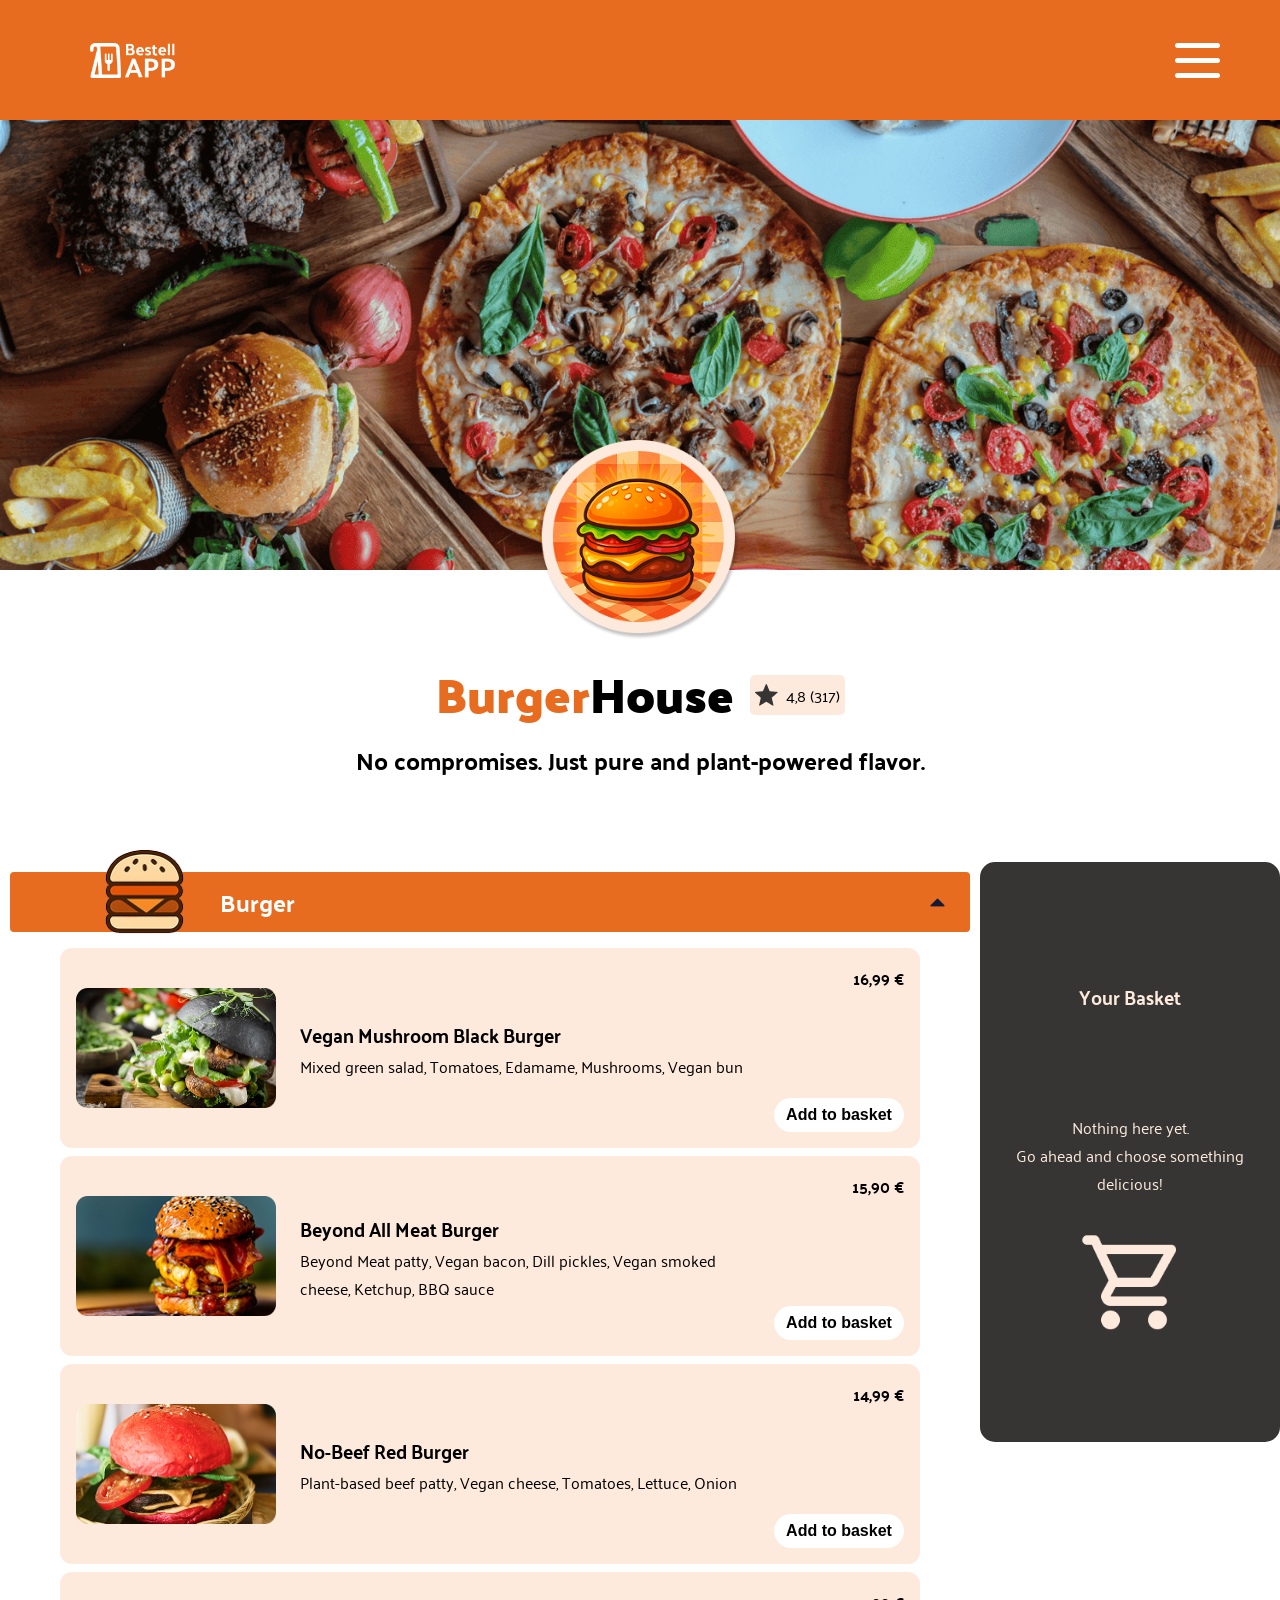
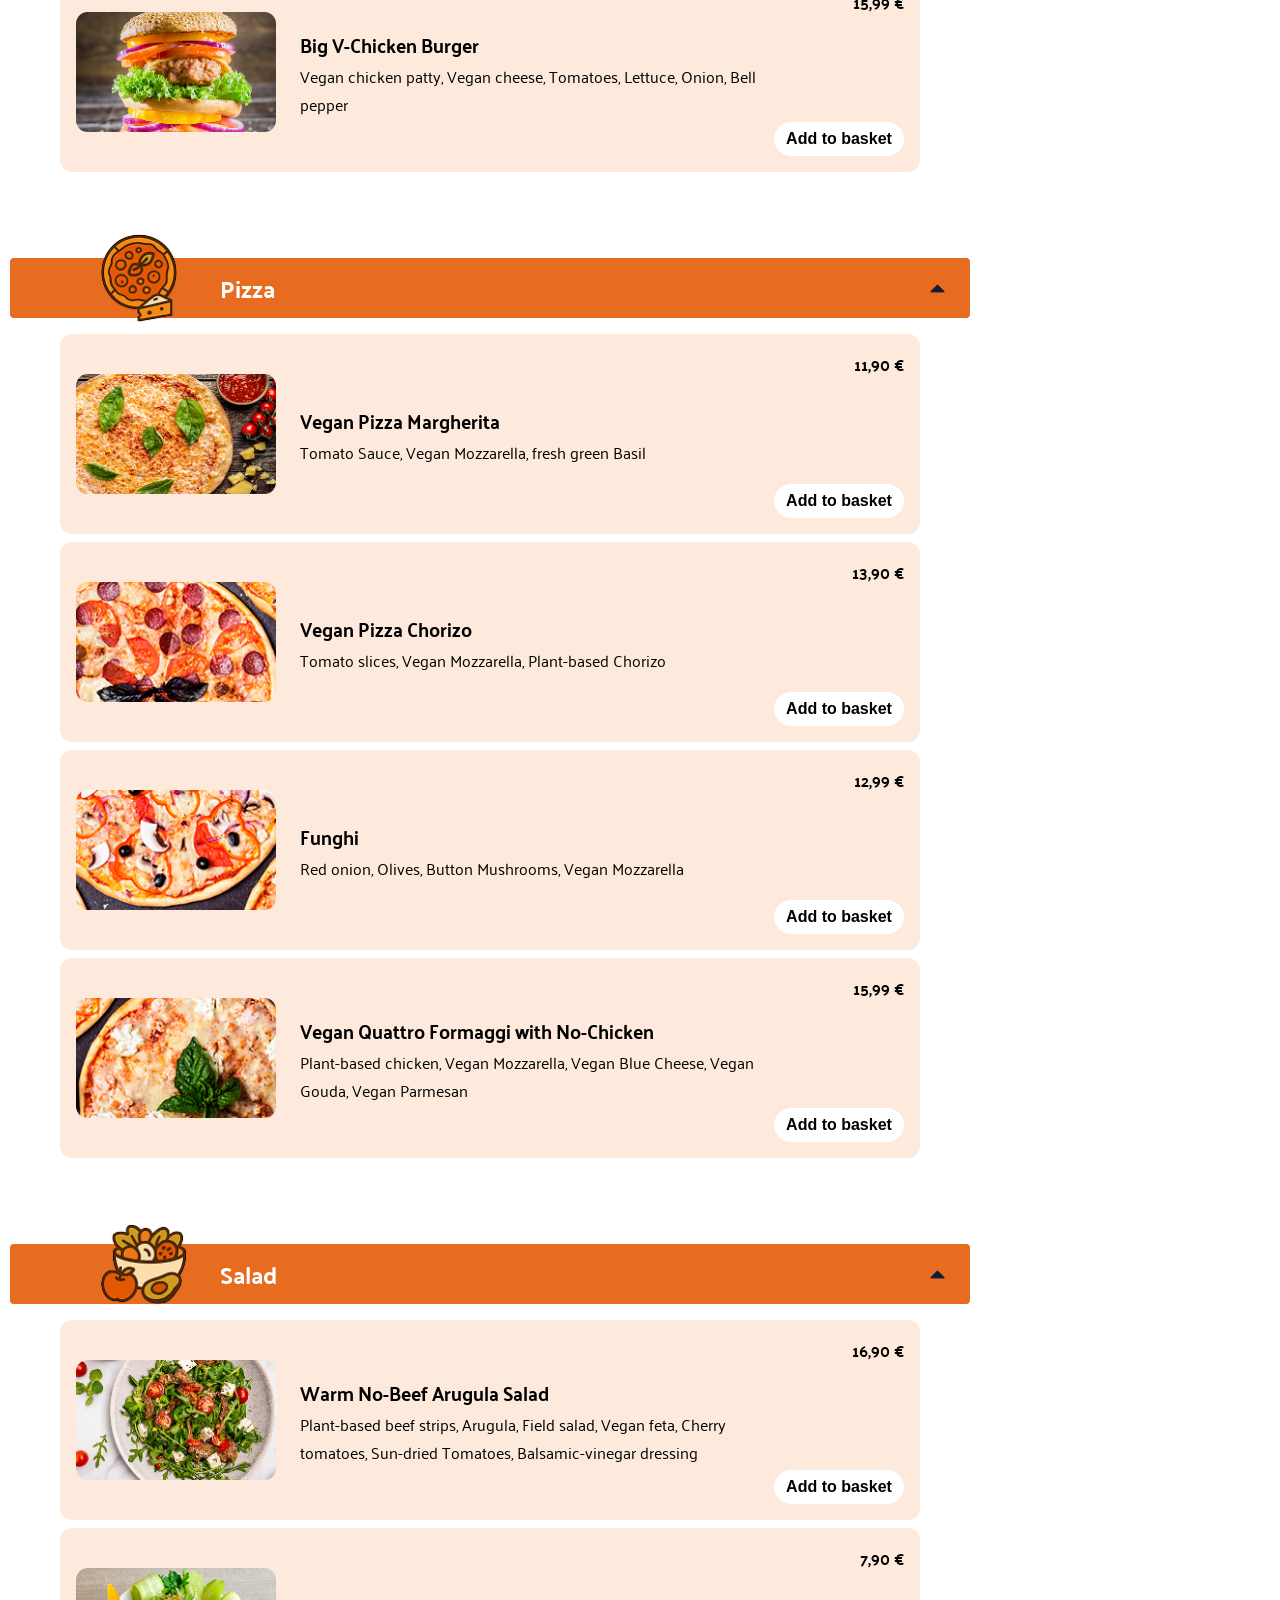
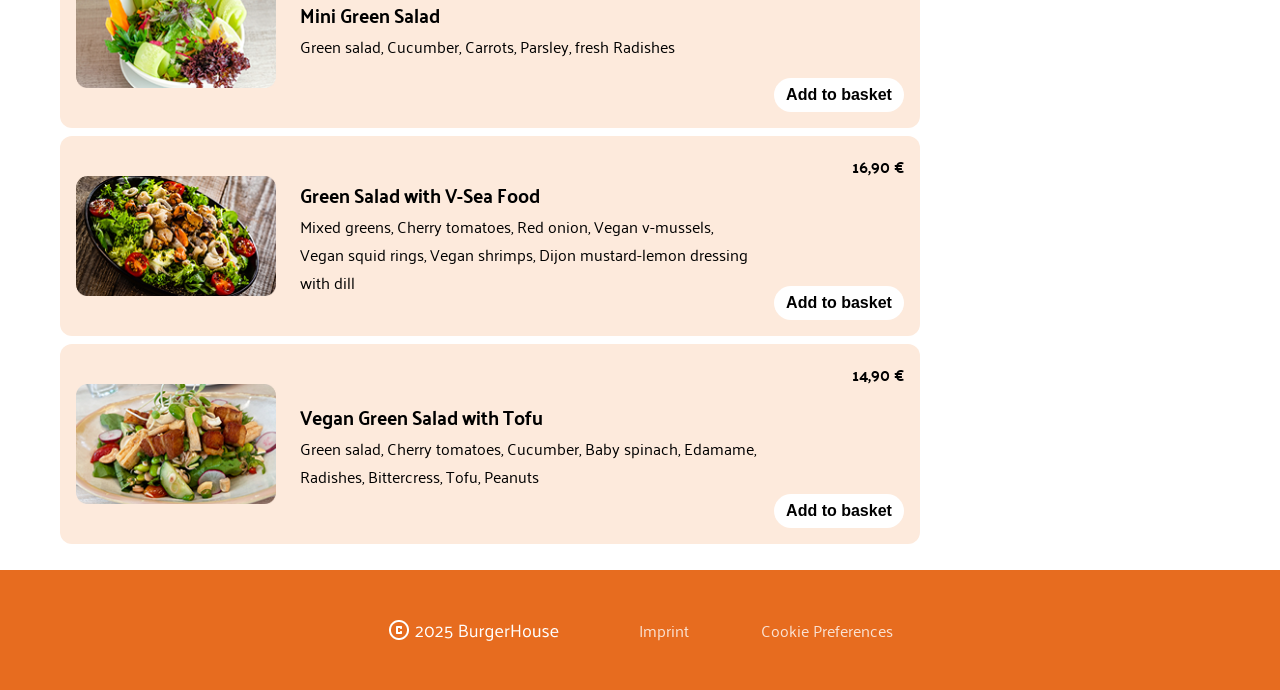
==== commit 72257105: "general cleanup" ====
--- a/index.html
+++ b/index.html
@@ -21,7 +21,7 @@
         <img src="./assets/icons/header_logo.png" alt="App Logo">
         <img src="./assets/icons/placeholder_menu.png" alt="Burger Logo">
     </header>
-    <section class="hero">
+    <section id="hero" class="hero">
         <img src="./assets/icons/logo.png" alt="Burger Icon">
     </section>
     <section class="headline">
--- a/style.css
+++ b/style.css
@@ -370,23 +370,9 @@
     padding: 2px;
 }
 
-/* Imprint */
-
 .imprint {
     padding: 50px;
 }
 
-.imprint h1 {
-    padding: 16px;
-    font-weight: 600;
-}
-
-.imprint p {
-    padding: 16px;
-}
-
-.imprint h2 {
-    padding: 16px;
-}
-
-
+
+
--- a/styles/standard.css
+++ b/styles/standard.css
@@ -1,7 +1,7 @@
 :root {
     --orange: rgba(231, 108, 31, 1);
     --light_orange: rgba(253, 234, 220, 1);
-    --dark_grey: rgba(54, 53, 52, 1)
+    --dark_grey: rgba(54, 53, 52, 1);
 }
 
 * {
